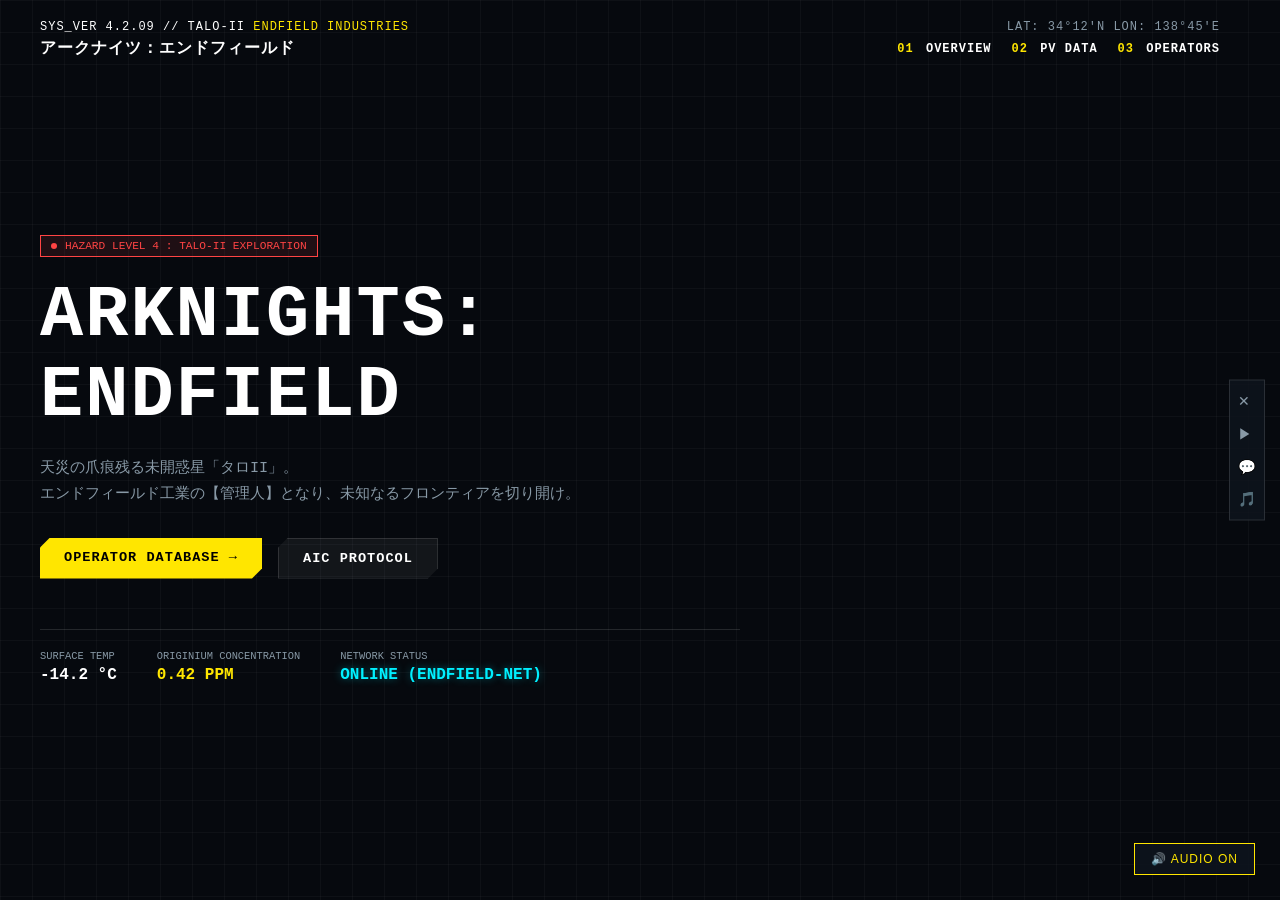
==== index.html @ 7bd67cfc "Add files via upload" ====
<!DOCTYPE html>
<html lang="ja">
<head>
  <meta charset="UTF-8">
  <meta name="viewport" content="width=device-width, initial-scale=1.0">
  <title>ARKNIGHTS: ENDFIELD - TACTICAL TERMINAL</title>
  <link rel="stylesheet" href="style.css">
</head>
<body>

  <div class="snap-container">

    <section id="hero" class="snap-section hero-section">
      <div class="top-bar">
        <div class="sys-info">
          <span>SYS_VER 4.2.09 // TALO-II</span>
          <span class="brand-yellow">ENDFIELD INDUSTRIES</span>
          <h1>アークナイツ：エンドフィールド</h1>
        </div>
        <div class="top-nav-group">
          <div class="coord-info">LAT: 34°12'N LON: 138°45'E</div>
          <nav class="top-nav">
            <a href="#hero"><span class="num">01</span> OVERVIEW</a>
            <a href="#pv"><span class="num">02</span> PV DATA</a>
            <a href="#characters"><span class="num">03</span> OPERATORS</a>
          </nav>
        </div>
      </div>

      <div class="hero-body">
        <div class="hazard-badge">
          <span class="dot-red"></span> HAZARD LEVEL 4 : TALO-II EXPLORATION
        </div>
        <h2 class="hero-title">ARKNIGHTS: ENDFIELD</h2>
        <p class="hero-desc">
          天災の爪痕残る未開惑星「タロII」。<br>
          エンドフィールド工業の【管理人】となり、未知なるフロンティアを切り開け。
        </p>
        
        <div class="hero-actions">
          <a href="#characters" class="btn btn-yellow">OPERATOR DATABASE &rarr;</a>
          <a href="#pv" class="btn btn-outline">AIC PROTOCOL</a>
        </div>

        <div class="sensor-panel">
          <div class="sensor-item">
            <span class="sensor-label">SURFACE TEMP</span>
            <span class="sensor-value">-14.2 °C</span>
          </div>
          <div class="sensor-item">
            <span class="sensor-label">ORIGINIUM CONCENTRATION</span>
            <span class="sensor-value brand-yellow">0.42 PPM</span>
          </div>
          <div class="sensor-item">
            <span class="sensor-label">NETWORK STATUS</span>
            <span class="sensor-value cyan-glow">ONLINE (ENDFIELD-NET)</span>
          </div>
        </div>
      </div>

      <aside class="sidebar-sns">
        <a href="#" aria-label="X (Twitter)">✕</a>
        <a href="#" aria-label="YouTube">▶</a>
        <a href="#" aria-label="Discord">💬</a>
        <a href="#" aria-label="TikTok">🎵</a>
      </aside>
    </section>

    <section id="pv" class="snap-section pv-section">
      <div class="section-inner">
        <div class="section-header">
          <span class="brand-yellow">// 02</span>
          <h2>OFFICIAL PROMOTION VIDEO</h2>
        </div>

        <div class="pv-frame">
          <div class="pv-container">
            <iframe 
              src="https://www.youtube-nocookie.com/embed/dQw4w9WgXcQ?autoplay=1&mute=1&loop=1&playlist=dQw4w9WgXcQ&controls=1" 
              title="Arknights: Endfield PV" 
              allow="accelerometer; autoplay; clipboard-write; encrypted-media; gyroscope; picture-in-picture" 
              allowfullscreen>
            </iframe>
          </div>
        </div>
      </div>
    </section>

    <section id="lore" class="snap-section lore-view">
      <!-- 左上見出し -->
      <div class="lore-header">
        <div class="lore-icon-group">
          <span class="grid-icon"></span>
          <div class="lore-title-wrap">
            <span class="lore-en">LORE</span>
            <h1 class="lore-ja">世界観</h1>
          </div>
        </div>
      </div>

      <!-- 中央：3Dパーティクル表示 & HUDリング -->
      <div class="lore-canvas-wrapper">
        <div class="hud-ring"></div>
        <div class="hud-ticks"></div>
        <canvas id="particleCanvas"></canvas>
      </div>

      <!-- 右側：テキスト・コントロール情報パネル -->
      <div class="lore-info-panel">
        <h2 id="js-en-title" class="lore-main-title">DIJIANG</h2>
        <p class="lore-subtitle">ARKNIGHTS, ENDFIELD</p>

        <div class="lore-nav">
          <button id="js-prev-btn" class="nav-arrow" aria-label="前へ">&lt;</button>
          <div class="nav-status">
            <span id="js-counter" class="counter-num">1/6</span>
            <span id="js-ja-title" class="title-name">帝江号</span>
          </div>
          <button id="js-next-btn" class="nav-arrow" aria-label="次へ">&gt;</button>
        </div>

        <div class="progress-bar-wrap">
          <div id="js-progress-bar" class="progress-bar-inner"></div>
        </div>

        <div class="lore-desc-box">
          <p id="js-desc-text">
            帝江号は、タロIIの軌道上に位置する飛行ユニットで、エンドフィールド工業の拠点として機能している。その中には膨大な研究設備があり、原料採掘や集成工業システムなど、多岐にわたる機能をサポートしている。
          </p>
        </div>
      </div>
    </section>

    <section id="characters" class="snap-section chara-section">
      <div class="section-inner">
        <div class="section-header">
          <span class="brand-yellow">// 03</span>
          <h2>OPERATORS LIST</h2>
        </div>

        <div class="filter-group">
          <button class="filter-btn active" data-filter="all">ALL</button>
          <button class="filter-btn" data-filter="補助">補助 (Supporter)</button>
          <button class="filter-btn" data-filter="前衛">前衛 (Guard)</button>
          <button class="filter-btn" data-filter="術師">術師 (Caster)</button>
        </div>

        <div class="card-grid">

          <article class="card" data-role="補助" data-name="ギルベルタ" data-element="アーツ / サポート" data-desc="エンドフィールド所属のオペレーター。精密なアーツ制御を持ち、戦地での多角的な後方支援・戦闘補助を担当する。">
            <div class="card-image">
              <img src="https://via.placeholder.com/400x500/101820/ffe600?text=GILBERTA" alt="ギルベルタ" loading="lazy">
            </div>
            <div class="card-body">
              <span class="badge badge-yellow">補助</span>
              <h3>ギルベルタ</h3>
              <p>Gilberta</p>
            </div>
          </article>

          <article class="card" data-role="前衛" data-name="ゾアン" data-element="物理 / 近接" data-desc="前線での直接戦闘を得意とするオペレーター。優れた近接戦闘能力を有し、開拓地域の危険生物や脅威を排撃する。">
            <div class="card-image">
              <img src="https://via.placeholder.com/400x500/101820/00f0ff?text=ZOAN" alt="ゾアン" loading="lazy">
            </div>
            <div class="card-body">
              <span class="badge badge-cyan">前衛</span>
              <h3>ゾアン</h3>
              <p>Zoan</p>
            </div>
          </article>

          <article class="card" data-role="術師" data-name="イヴォンヌ" data-element="アーツ / 遠距離" data-desc="高いアーツ適性を備えた術師オペレーター。広範囲に対する強力な攻撃アーツを行使し、味方部隊の進路を切り開く。">
            <div class="card-image">
              <img src="https://via.placeholder.com/400x500/101820/ffe600?text=YVONNE" alt="イヴォンヌ" loading="lazy">
            </div>
            <div class="card-body">
              <span class="badge badge-yellow">術師</span>
              <h3>イヴォンヌ</h3>
              <p>Yvonne</p>
            </div>
          </article>

        </div>

        <footer class="site-footer">
          <p>このサイトはWeb制作学習の授業課題として制作した非営利のサイトです。作品に関する著作権・商標権等は各権利者に帰属します。</p>
        </footer>
      </div>
    </section>

  </div>

  <div class="modal-overlay" id="js-modal">
    <div class="modal-content">
      <button class="modal-close" id="js-modal-close">&times;</button>
      <div class="modal-body">
        <div class="modal-image">
          <img id="js-modal-img" src="" alt="オペレーター画像">
        </div>
        <div class="modal-info">
          <span class="badge badge-yellow" id="js-modal-role">ロール</span>
          <h3 id="js-modal-name">キャラクター名</h3>
          <p class="modal-element">攻撃属性: <span id="js-modal-element">-</span></p>
          <hr class="cyber-divider">
          <p id="js-modal-desc">説明文</p>
        </div>
      </div>
    </div>
  </div>

  <button class="audio-toggle-btn" id="js-audio-btn">
    <span class="audio-icon">🔊</span>
    <span class="audio-text">AUDIO ON</span>
  </button>

  <script src="script.js"></script>
</body>
</html>
---- style.css ----
/* ==========================================================================
   1. 基本設定 & サイバー端末カラー定義
   ========================================================================== */
*, *::before, *::after {
  box-sizing: border-box;
  margin: 0;
  padding: 0;
}

:root {
  --bg-dark: #06090e;
  --panel-bg: rgba(14, 20, 29, 0.9);
  --brand-yellow: #ffe600;
  --neon-cyan: #00f0ff;
  --text-main: #ffffff;
  --text-sub: #8899a6;
  --border-color: rgba(255, 255, 255, 0.12);
}

html, body {
  height: 100%;
  background-color: var(--bg-dark);
  color: var(--text-main);
  font-family: 'Consolas', 'Courier New', sans-serif;
  overflow: hidden; /* スナップスクロールコンテナに委ねる */
}

/* 背景の方眼グリッド線を再現 */
body {
  background-image: 
    linear-gradient(to right, rgba(255, 255, 255, 0.03) 1px, transparent 1px),
    linear-gradient(to bottom, rgba(255, 255, 255, 0.03) 1px, transparent 1px);
  background-size: 32px 32px;
}

a {
  color: inherit;
  text-decoration: none;
}

/* ==========================================================================
   2. スクロールスナップ設定（段が丸ごと入れ替わる構造）
   ========================================================================== */
.snap-container {
  height: 100vh;
  overflow-y: scroll;
  scroll-snap-type: y mandatory;
  scroll-behavior: smooth;
}

.snap-section {
  height: 100vh;
  width: 100%;
  scroll-snap-align: start;
  scroll-snap-stop: always;
  position: relative;
  display: flex;
  flex-direction: column;
  justify-content: center;
  box-sizing: border-box;
}

/* ==========================================================================
   3. 第1段: ヒーローコンソール (image_96f466.png 再現)
   ========================================================================== */
.hero-section {
  padding: 20px 60px 40px 40px;
  justify-content: space-between;
}

/* 上部ステータスバー */
.top-bar {
  display: flex;
  justify-content: space-between;
  align-items: flex-start;
  font-size: 0.75rem;
  letter-spacing: 1px;
}

.sys-info h1 {
  font-size: 1rem;
  margin-top: 4px;
}

.brand-yellow { color: var(--brand-yellow); }
.cyan-glow { color: var(--neon-cyan); text-shadow: 0 0 8px rgba(0,240,255,0.4); }

.top-nav-group {
  text-align: right;
}

.coord-info {
  color: var(--text-sub);
  margin-bottom: 8px;
}

.top-nav {
  display: flex;
  gap: 20px;
}

.top-nav a {
  font-weight: bold;
  transition: color 0.3s;
}

.top-nav a:hover {
  color: var(--brand-yellow);
}

.top-nav .num {
  color: var(--brand-yellow);
  margin-right: 4px;
}

/* メインコンテンツ */
.hero-body {
  max-width: 700px;
  margin-top: auto;
  margin-bottom: auto;
}

.hazard-badge {
  display: inline-flex;
  align-items: center;
  gap: 8px;
  border: 1px solid #ff4444;
  color: #ff4444;
  font-size: 0.7rem;
  padding: 4px 10px;
  margin-bottom: 20px;
  background: rgba(255, 68, 68, 0.1);
}

.dot-red {
  width: 6px; height: 6px;
  background-color: #ff4444;
  border-radius: 50%;
}

.hero-title {
  font-size: clamp(2.5rem, 6vw, 4.5rem);
  font-weight: 900;
  letter-spacing: 2px;
  line-height: 1.1;
  margin-bottom: 20px;
}

.hero-desc {
  color: var(--text-sub);
  font-size: 0.95rem;
  line-height: 1.7;
  margin-bottom: 30px;
}

/* SFボタン */
.hero-actions {
  display: flex;
  gap: 16px;
  margin-bottom: 50px;
}

.btn {
  padding: 12px 24px;
  font-size: 0.85rem;
  font-weight: bold;
  letter-spacing: 1px;
  display: inline-block;
  clip-path: polygon(10px 0, 100% 0, 100% calc(100% - 10px), calc(100% - 10px) 100%, 0 100%, 0 10px);
  transition: all 0.3s;
}

.btn-yellow {
  background-color: var(--brand-yellow);
  color: #000;
}

.btn-yellow:hover {
  background-color: #fff;
  box-shadow: 0 0 15px rgba(255, 230, 0, 0.5);
}

.btn-outline {
  background: rgba(255, 255, 255, 0.05);
  border: 1px solid var(--border-color);
  color: #fff;
}

.btn-outline:hover {
  border-color: var(--brand-yellow);
  color: var(--brand-yellow);
}

/* センサー表示 */
.sensor-panel {
  display: flex;
  gap: 40px;
  border-top: 1px solid var(--border-color);
  padding-top: 20px;
}

.sensor-item {
  display: flex;
  flex-direction: column;
  gap: 4px;
}

.sensor-label {
  font-size: 0.65rem;
  color: var(--text-sub);
}

.sensor-value {
  font-size: 1rem;
  font-weight: bold;
}

/* 右固定ソーシャルバー */
.sidebar-sns {
  position: absolute;
  right: 15px;
  top: 50%;
  transform: translateY(-50%);
  display: flex;
  flex-direction: column;
  gap: 15px;
  background: rgba(14, 20, 29, 0.8);
  border: 1px solid var(--border-color);
  padding: 12px 8px;
}

.sidebar-sns a {
  color: var(--text-sub);
  font-size: 0.9rem;
  transition: color 0.3s;
}

.sidebar-sns a:hover {
  color: var(--brand-yellow);
}

/* ==========================================================================
   4. 第2段: PVセクション (左右1割余白)
   ========================================================================== */
.section-inner {
  width: 100%;
  max-width: 1200px;
  margin: 0 auto;
  padding: 40px 20px;
}

.section-header {
  display: flex;
  align-items: center;
  gap: 10px;
  margin-bottom: 20px;
}

.section-header h2 {
  font-size: 1.5rem;
  letter-spacing: 2px;
}

/* 左右1割（幅80%）を確保する動画フレーム */
.pv-frame {
  width: 80%; /* 画面左右に1割ずつ（合計2割）の余白 */
  margin: 0 auto;
  background-color: var(--panel-bg);
  border: 1px solid var(--border-color);
  padding: 12px;
  box-shadow: 0 0 30px rgba(0, 0, 0, 0.8);
}

.pv-container {
  position: relative;
  width: 100%;
  aspect-ratio: 16 / 9;
  background-color: #000;
}

.pv-container iframe {
  position: absolute;
  top: 0; left: 0;
  width: 100%; height: 100%;
  border: none;
}

/* ==========================================================================
   5. 第3段: キャラクター紹介
   ========================================================================== */
.filter-group {
  display: flex;
  gap: 10px;
  margin-bottom: 24px;
}

.filter-btn {
  background-color: var(--panel-bg);
  color: #fff;
  border: 1px solid var(--border-color);
  padding: 8px 16px;
  cursor: pointer;
  transition: 0.3s;
}

.filter-btn.active, .filter-btn:hover {
  background-color: var(--brand-yellow);
  color: #000;
  font-weight: bold;
}

.card-grid {
  display: grid;
  grid-template-columns: repeat(auto-fit, minmax(240px, 1fr));
  gap: 20px;
  margin-bottom: 30px;
}

.card {
  background-color: var(--panel-bg);
  border: 1px solid var(--border-color);
  border-radius: 4px;
  overflow: hidden;
  cursor: pointer;
  transition: transform 0.3s, border-color 0.3s;
}

.card:hover {
  transform: translateY(-5px);
  border-color: var(--brand-yellow);
}

.card-body { padding: 16px; }

.badge {
  display: inline-block;
  font-size: 0.75rem;
  font-weight: bold;
  padding: 2px 8px;
  color: #000;
  margin-bottom: 6px;
}

.badge-yellow { background-color: var(--brand-yellow); }
.badge-cyan { background-color: var(--neon-cyan); }

.site-footer {
  text-align: center;
  font-size: 0.75rem;
  color: var(--text-sub);
  border-top: 1px solid var(--border-color);
  padding-top: 20px;
}

/* ==========================================================================
   6. モーダル & 右下固定ボタン
   ========================================================================== */
.modal-overlay {
  position: fixed;
  top: 0; left: 0;
  width: 100%; height: 100%;
  background: rgba(0, 0, 0, 0.85);
  backdrop-filter: blur(8px);
  z-index: 2000;
  display: flex;
  align-items: center;
  justify-content: center;
  opacity: 0;
  pointer-events: none;
  transition: opacity 0.3s;
}

.modal-overlay.is-active {
  opacity: 1;
  pointer-events: auto;
}

.modal-content {
  background-color: var(--panel-bg);
  border: 1px solid var(--brand-yellow);
  width: 90%;
  max-width: 600px;
  padding: 24px;
  position: relative;
}

.modal-close {
  position: absolute;
  top: 10px; right: 15px;
  background: none;
  border: none;
  color: var(--brand-yellow);
  font-size: 2rem;
  cursor: pointer;
}

.modal-body {
  display: flex;
  gap: 20px;
  align-items: center;
}

.modal-image img { width: 160px; }

.audio-toggle-btn {
  position: fixed;
  bottom: 25px; right: 25px;
  z-index: 100;
  background: rgba(14, 20, 29, 0.9);
  border: 1px solid var(--brand-yellow);
  color: var(--brand-yellow);
  padding: 8px 16px;
  cursor: pointer;
  font-size: 0.75rem;
  letter-spacing: 1px;
}

/* ==========================================================================
   7. スマホ最適化 (768px以下)
   ========================================================================== */
@media (max-width: 768px) {
  .hero-section {
    padding: 15px;
  }

  .top-nav { display: none; }
  .sidebar-sns { display: none; }

  .pv-frame {
    width: 95%; /* スマホ時は動画表示を広げて見やすく調整 */
  }

  .sensor-panel {
    flex-wrap: wrap;
    gap: 15px;
  }

  .modal-body {
    flex-direction: column;
    text-align: center;
  }
}
/* ==========================================================================
   追加：LORE (世界観) 3Dパーティクルビューアー UI
   ========================================================================== */
.lore-view {
  position: relative;
  width: 100%;
  height: 100vh;
  display: flex;
  align-items: center;
  justify-content: space-between;
  padding: 40px 60px;
}

.lore-header {
  position: absolute;
  top: 40px;
  left: 60px;
  z-index: 10;
}

.lore-icon-group {
  display: flex;
  align-items: center;
  gap: 12px;
}

.grid-icon {
  width: 24px;
  height: 24px;
  border: 2px solid var(--brand-yellow);
  background: repeating-linear-gradient(45deg, var(--brand-yellow) 0, var(--brand-yellow) 2px, transparent 0, transparent 6px);
}

.lore-en {
  font-size: 0.75rem;
  letter-spacing: 2px;
  color: var(--brand-yellow);
  display: block;
}

.lore-ja {
  font-size: 1.5rem;
  letter-spacing: 3px;
  font-weight: 900;
}

.lore-canvas-wrapper {
  position: absolute;
  left: 42%;
  top: 50%;
  transform: translate(-50%, -50%);
  width: 520px;
  height: 520px;
  display: flex;
  align-items: center;
  justify-content: center;
}

#particleCanvas {
  width: 100%;
  height: 100%;
  z-index: 2;
}

.hud-ring {
  position: absolute;
  width: 440px;
  height: 440px;
  border: 1px dashed rgba(255, 255, 255, 0.25);
  border-radius: 50%;
  z-index: 1;
  animation: spinRing 60s linear infinite;
}

.hud-ticks {
  position: absolute;
  width: 480px;
  height: 480px;
  border: 2px solid transparent;
  border-top-color: rgba(255, 230, 0, 0.4);
  border-bottom-color: rgba(255, 230, 0, 0.4);
  border-radius: 50%;
  z-index: 1;
}

@keyframes spinRing {
  from { transform: rotate(0deg); }
  to { transform: rotate(360deg); }
}

.lore-info-panel {
  position: relative;
  z-index: 10;
  margin-left: auto;
  width: 420px;
  background: rgba(10, 15, 22, 0.85);
  backdrop-filter: blur(10px);
  border: 1px solid var(--border-color);
  padding: 36px 30px;
}

.lore-main-title {
  font-size: 3rem;
  font-weight: 900;
  letter-spacing: 3px;
  line-height: 1;
  color: #fff;
}

.lore-subtitle {
  font-size: 0.75rem;
  letter-spacing: 2px;
  color: var(--text-sub);
  margin-top: 6px;
  margin-bottom: 24px;
}

.lore-nav {
  display: flex;
  align-items: center;
  justify-content: space-between;
  background: rgba(255, 255, 255, 0.05);
  border: 1px solid var(--border-color);
  padding: 8px 12px;
  margin-bottom: 12px;
}

.nav-arrow {
  background: none;
  border: none;
  color: #fff;
  font-size: 1.2rem;
  cursor: pointer;
  padding: 4px 12px;
  transition: color 0.2s;
}

.nav-arrow:hover {
  color: var(--brand-yellow);
}

.nav-status {
  display: flex;
  align-items: center;
  gap: 12px;
}

.counter-num {
  font-size: 0.8rem;
  color: var(--brand-yellow);
  font-weight: bold;
}

.title-name {
  font-size: 1.1rem;
  font-weight: bold;
}

.progress-bar-wrap {
  width: 100%;
  height: 3px;
  background: rgba(255, 255, 255, 0.1);
  margin-bottom: 24px;
}

.progress-bar-inner {
  height: 100%;
  width: 16.66%;
  background-color: var(--brand-yellow);
  transition: width 0.3s ease, margin-left 0.3s ease;
}

.lore-desc-box {
  font-size: 0.88rem;
  line-height: 1.8;
  color: #d1e0ec;
  min-height: 120px;
}
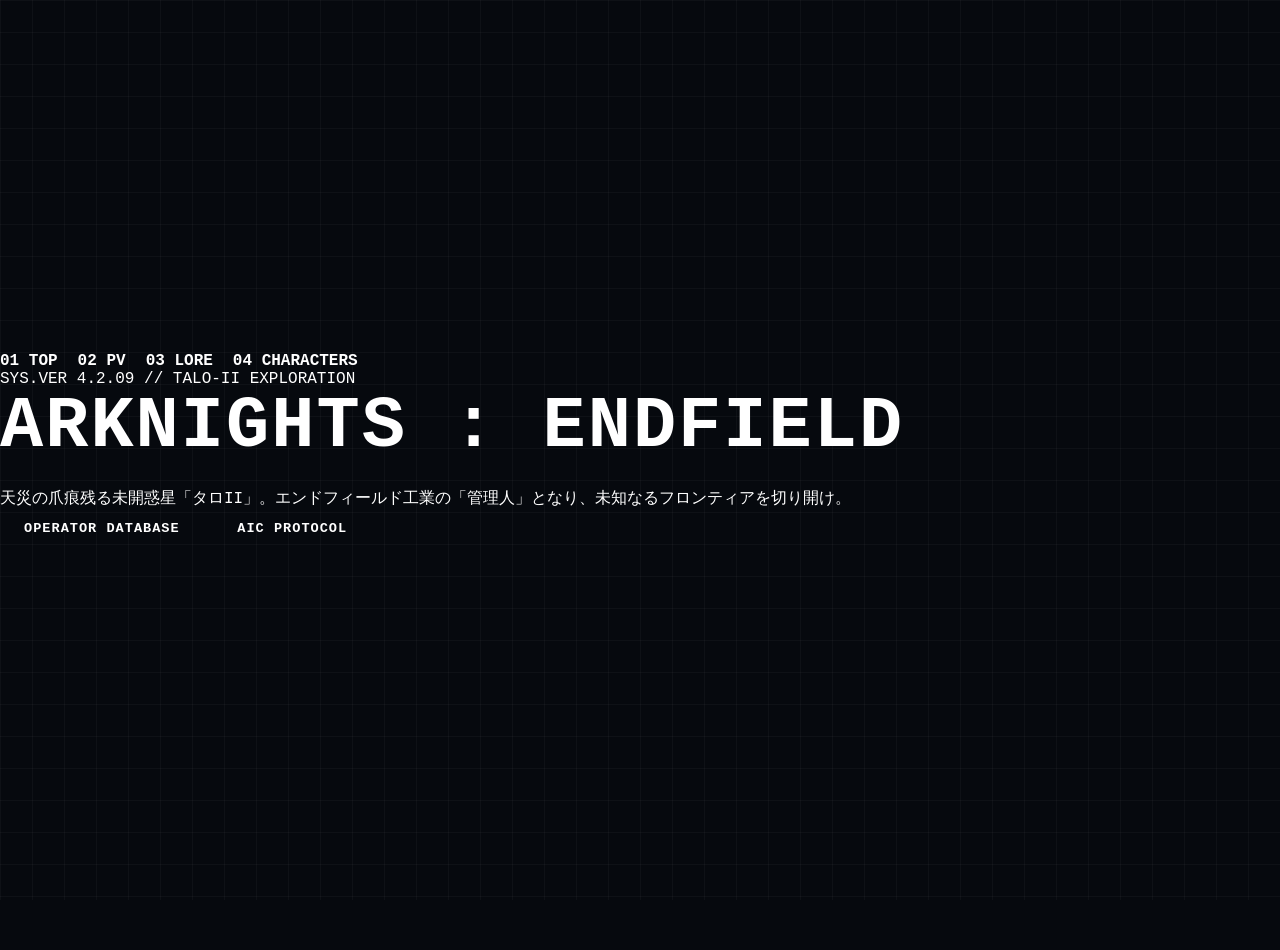
==== commit 1a9d3373: "Add files via upload" ====
--- a/index.html
+++ b/index.html
@@ -3,111 +3,74 @@
 <head>
   <meta charset="UTF-8">
   <meta name="viewport" content="width=device-width, initial-scale=1.0">
-  <title>ARKNIGHTS: ENDFIELD - TACTICAL TERMINAL</title>
+  <title>アークナイツ：エンドフィールド 公式サイト風</title>
   <link rel="stylesheet" href="style.css">
 </head>
 <body>
 
+  <!-- 全画面スナップスクロール容器 -->
   <div class="snap-container">
 
-    <section id="hero" class="snap-section hero-section">
-      <div class="top-bar">
-        <div class="sys-info">
-          <span>SYS_VER 4.2.09 // TALO-II</span>
-          <span class="brand-yellow">ENDFIELD INDUSTRIES</span>
-          <h1>アークナイツ：エンドフィールド</h1>
-        </div>
-        <div class="top-nav-group">
-          <div class="coord-info">LAT: 34°12'N LON: 138°45'E</div>
-          <nav class="top-nav">
-            <a href="#hero"><span class="num">01</span> OVERVIEW</a>
-            <a href="#pv"><span class="num">02</span> PV DATA</a>
-            <a href="#characters"><span class="num">03</span> OPERATORS</a>
-          </nav>
-        </div>
-      </div>
-
-      <div class="hero-body">
-        <div class="hazard-badge">
-          <span class="dot-red"></span> HAZARD LEVEL 4 : TALO-II EXPLORATION
-        </div>
-        <h2 class="hero-title">ARKNIGHTS: ENDFIELD</h2>
-        <p class="hero-desc">
-          天災の爪痕残る未開惑星「タロII」。<br>
-          エンドフィールド工業の【管理人】となり、未知なるフロンティアを切り開け。
-        </p>
-        
-        <div class="hero-actions">
-          <a href="#characters" class="btn btn-yellow">OPERATOR DATABASE &rarr;</a>
-          <a href="#pv" class="btn btn-outline">AIC PROTOCOL</a>
-        </div>
-
-        <div class="sensor-panel">
-          <div class="sensor-item">
-            <span class="sensor-label">SURFACE TEMP</span>
-            <span class="sensor-value">-14.2 °C</span>
-          </div>
-          <div class="sensor-item">
-            <span class="sensor-label">ORIGINIUM CONCENTRATION</span>
-            <span class="sensor-value brand-yellow">0.42 PPM</span>
-          </div>
-          <div class="sensor-item">
-            <span class="sensor-label">NETWORK STATUS</span>
-            <span class="sensor-value cyan-glow">ONLINE (ENDFIELD-NET)</span>
-          </div>
-        </div>
-      </div>
-
-      <aside class="sidebar-sns">
-        <a href="#" aria-label="X (Twitter)">✕</a>
-        <a href="#" aria-label="YouTube">▶</a>
-        <a href="#" aria-label="Discord">💬</a>
-        <a href="#" aria-label="TikTok">🎵</a>
-      </aside>
-    </section>
-
-    <section id="pv" class="snap-section pv-section">
-      <div class="section-inner">
-        <div class="section-header">
-          <span class="brand-yellow">// 02</span>
-          <h2>OFFICIAL PROMOTION VIDEO</h2>
-        </div>
-
-        <div class="pv-frame">
-          <div class="pv-container">
-            <iframe 
-              src="https://www.youtube-nocookie.com/embed/dQw4w9WgXcQ?autoplay=1&mute=1&loop=1&playlist=dQw4w9WgXcQ&controls=1" 
-              title="Arknights: Endfield PV" 
-              allow="accelerometer; autoplay; clipboard-write; encrypted-media; gyroscope; picture-in-picture" 
-              allowfullscreen>
-            </iframe>
-          </div>
+    <!-- 第1段: TOP (メインビジュアル) -->
+    <section id="top" class="snap-section top-section">
+      <nav class="top-nav">
+        <a href="#top">01 TOP</a>
+        <a href="#pv">02 PV</a>
+        <a href="#lore">03 LORE</a>
+        <a href="#characters">04 CHARACTERS</a>
+      </nav>
+      <div class="hero-content">
+        <span class="system-tag">SYS.VER 4.2.09 // TALO-II EXPLORATION</span>
+        <h1 class="hero-title">ARKNIGHTS : ENDFIELD</h1>
+        <p class="hero-sub">天災の爪痕残る未開惑星「タロII」。エンドフィールド工業の「管理人」となり、未知なるフロンティアを切り開け。</p>
+        <div class="hero-buttons">
+          <a href="#characters" class="btn btn-primary">OPERATOR DATABASE</a>
+          <a href="#lore" class="btn btn-secondary">AIC PROTOCOL</a>
         </div>
       </div>
     </section>
 
+    <!-- 第2段: PV (公式プロモーション映像) -->
+    <section id="pv" class="snap-section pv-section">
+      <div class="pv-container">
+        <div class="section-title">
+          <span class="sub-label">// 02 OFFICIAL PROMOTION VIDEO</span>
+          <h2>公式プロモーション映像</h2>
+        </div>
+        <div class="video-wrapper">
+          <iframe 
+            src="https://www.youtube.com/embed/EGZpPrCd7iI?rel=0" 
+            title="『アークナイツ：エンドフィールド』公式PV" 
+            allow="accelerometer; autoplay; clipboard-write; encrypted-media; gyroscope; picture-in-picture; web-share" 
+            allowfullscreen>
+          </iframe>
+        </div>
+      </div>
+    </section>
+
+    <!-- 第3段: LORE (世界観・3D Point Cloud) -->
     <section id="lore" class="snap-section lore-view">
-      <!-- 左上見出し -->
+      <!-- 左上ヘッダー -->
       <div class="lore-header">
         <div class="lore-icon-group">
           <span class="grid-icon"></span>
           <div class="lore-title-wrap">
             <span class="lore-en">LORE</span>
-            <h1 class="lore-ja">世界観</h1>
+            <h2 class="lore-ja">世界観</h2>
           </div>
         </div>
       </div>
 
-      <!-- 中央：3Dパーティクル表示 & HUDリング -->
+      <!-- 3D点群キャンバス & HUDリング -->
       <div class="lore-canvas-wrapper">
         <div class="hud-ring"></div>
         <div class="hud-ticks"></div>
         <canvas id="particleCanvas"></canvas>
       </div>
 
-      <!-- 右側：テキスト・コントロール情報パネル -->
+      <!-- 右側：解説・コントロールパネル -->
       <div class="lore-info-panel">
-        <h2 id="js-en-title" class="lore-main-title">DIJIANG</h2>
+        <h1 id="js-en-title" class="lore-main-title">DIJIANG</h1>
         <p class="lore-subtitle">ARKNIGHTS, ENDFIELD</p>
 
         <div class="lore-nav">
@@ -125,19 +88,21 @@
 
         <div class="lore-desc-box">
           <p id="js-desc-text">
-            帝江号は、タロIIの軌道上に位置する飛行ユニットで、エンドフィールド工業の拠点として機能している。その中には膨大な研究設備があり、原料採掘や集成工業システムなど、多岐にわたる機能をサポートしている。
+            帝江号は、タロIIの軌道上に位置する飛行ユニットで、エンドフィールド工業の拠点として機能している。
           </p>
         </div>
       </div>
     </section>
 
+    <!-- 第4段: CHARACTERS (オペレーター一覧) -->
     <section id="characters" class="snap-section chara-section">
-      <div class="section-inner">
-        <div class="section-header">
-          <span class="brand-yellow">// 03</span>
-          <h2>OPERATORS LIST</h2>
+      <div class="chara-container">
+        <div class="section-title">
+          <span class="sub-label">// 03 OPERATORS LIST</span>
+          <h2>オペレーター一覧</h2>
         </div>
 
+        <!-- 絞り込みフィルターボタン -->
         <div class="filter-group">
           <button class="filter-btn active" data-filter="all">ALL</button>
           <button class="filter-btn" data-filter="補助">補助 (Supporter)</button>
@@ -145,74 +110,47 @@
           <button class="filter-btn" data-filter="術師">術師 (Caster)</button>
         </div>
 
-        <div class="card-grid">
-
-          <article class="card" data-role="補助" data-name="ギルベルタ" data-element="アーツ / サポート" data-desc="エンドフィールド所属のオペレーター。精密なアーツ制御を持ち、戦地での多角的な後方支援・戦闘補助を担当する。">
-            <div class="card-image">
-              <img src="https://via.placeholder.com/400x500/101820/ffe600?text=GILBERTA" alt="ギルベルタ" loading="lazy">
-            </div>
-            <div class="card-body">
-              <span class="badge badge-yellow">補助</span>
-              <h3>ギルベルタ</h3>
-              <p>Gilberta</p>
-            </div>
-          </article>
-
-          <article class="card" data-role="前衛" data-name="ゾアン" data-element="物理 / 近接" data-desc="前線での直接戦闘を得意とするオペレーター。優れた近接戦闘能力を有し、開拓地域の危険生物や脅威を排撃する。">
-            <div class="card-image">
-              <img src="https://via.placeholder.com/400x500/101820/00f0ff?text=ZOAN" alt="ゾアン" loading="lazy">
-            </div>
-            <div class="card-body">
-              <span class="badge badge-cyan">前衛</span>
-              <h3>ゾアン</h3>
-              <p>Zoan</p>
-            </div>
-          </article>
-
-          <article class="card" data-role="術師" data-name="イヴォンヌ" data-element="アーツ / 遠距離" data-desc="高いアーツ適性を備えた術師オペレーター。広範囲に対する強力な攻撃アーツを行使し、味方部隊の進路を切り開く。">
-            <div class="card-image">
-              <img src="https://via.placeholder.com/400x500/101820/ffe600?text=YVONNE" alt="イヴォンヌ" loading="lazy">
-            </div>
-            <div class="card-body">
-              <span class="badge badge-yellow">術師</span>
-              <h3>イヴォンヌ</h3>
-              <p>Yvonne</p>
-            </div>
-          </article>
-
+        <!-- オペレーターカード一覧 -->
+        <div class="operator-grid">
+          <div class="card" data-role="補助" data-name="ギルベルタ" data-element="風元素" data-desc="エンドフィールド工業の協賛スタッフ。卓越した支援スキルを持つ。">
+            <span class="role-badge">補助</span>
+            <h3>ギルベルタ</h3>
+            <p class="en-name">Gilberta</p>
+          </div>
+          <div class="card" data-role="前衛" data-name="ゾアン" data-element="物理" data-desc="近接戦闘に優れた前線部隊の精鋭オペレーター。">
+            <span class="role-badge">前衛</span>
+            <h3>ゾアン</h3>
+            <p class="en-name">Zoan</p>
+          </div>
+          <div class="card" data-role="術師" data-name="イヴォンヌ" data-element="氷元素" data-desc="広範囲のアーツ攻撃を展開する研究部門出身の術師。">
+            <span class="role-badge">術師</span>
+            <h3>イヴォンヌ</h3>
+            <p class="en-name">Yvonne</p>
+          </div>
         </div>
 
-        <footer class="site-footer">
-          <p>このサイトはWeb制作学習の授業課題として制作した非営利のサイトです。作品に関する著作権・商標権等は各権利者に帰属します。</p>
-        </footer>
+        <p class="copyright-text">
+          このサイトはWeb制作学習の授業課題として制作した比較用のサイトです。作品に関する著作権・商標権等は各権利者に帰属します。
+        </p>
       </div>
     </section>
 
   </div>
 
-  <div class="modal-overlay" id="js-modal">
+  <!-- 詳細表示用モーダル構造 -->
+  <div id="js-modal" class="modal">
     <div class="modal-content">
-      <button class="modal-close" id="js-modal-close">&times;</button>
+      <button id="js-modal-close" class="modal-close">&times;</button>
       <div class="modal-body">
-        <div class="modal-image">
-          <img id="js-modal-img" src="" alt="オペレーター画像">
-        </div>
-        <div class="modal-info">
-          <span class="badge badge-yellow" id="js-modal-role">ロール</span>
-          <h3 id="js-modal-name">キャラクター名</h3>
-          <p class="modal-element">攻撃属性: <span id="js-modal-element">-</span></p>
-          <hr class="cyber-divider">
-          <p id="js-modal-desc">説明文</p>
-        </div>
+        <img id="js-modal-img" src="" alt="オペレーター画像" style="display:none;">
+        <span id="js-modal-role" class="role-badge"></span>
+        <h2 id="js-modal-name"></h2>
+        <p id="js-modal-element" class="element-text"></p>
+        <p id="js-modal-desc" class="desc-text"></p>
       </div>
     </div>
   </div>
 
-  <button class="audio-toggle-btn" id="js-audio-btn">
-    <span class="audio-icon">🔊</span>
-    <span class="audio-text">AUDIO ON</span>
-  </button>
-
   <script src="script.js"></script>
 </body>
 </html>
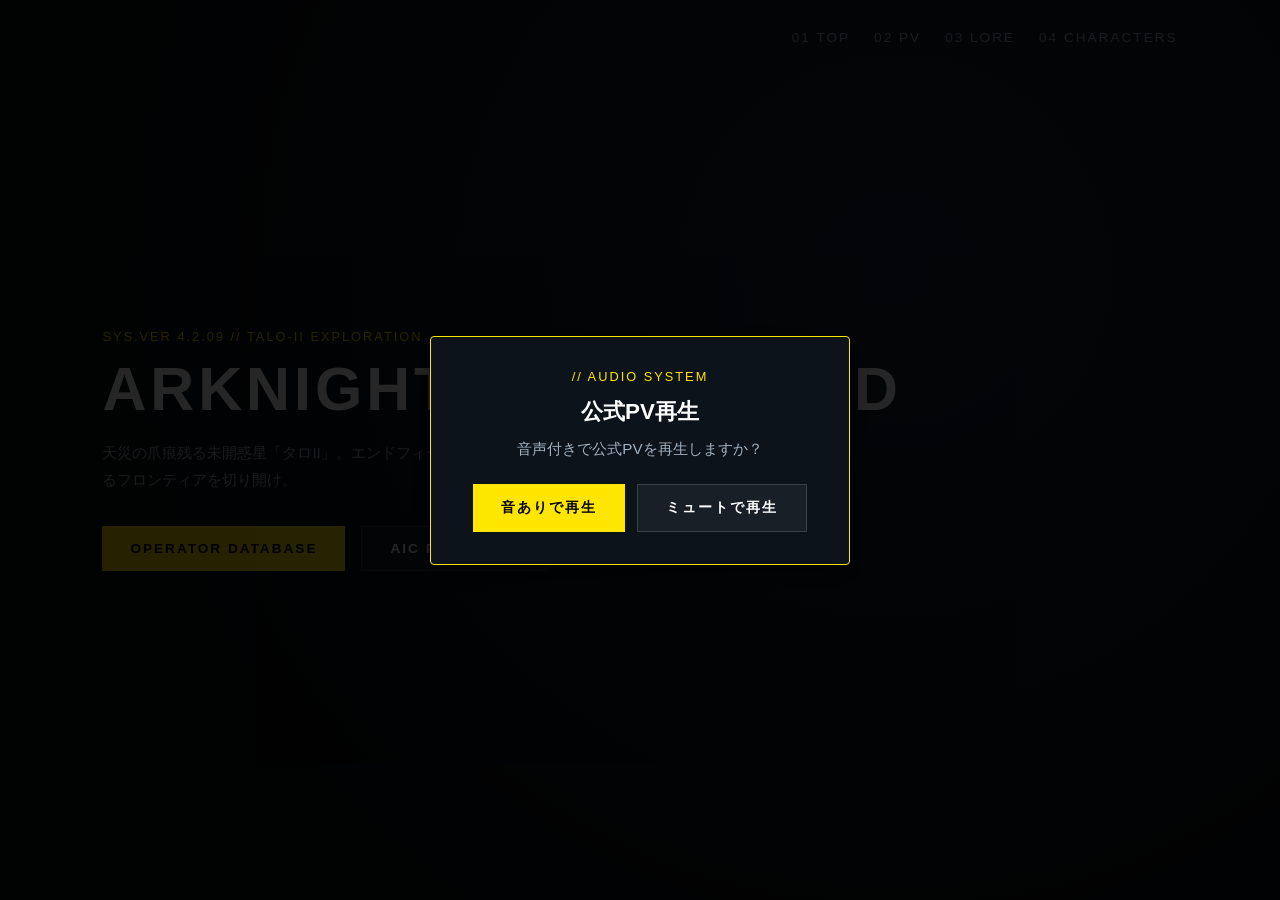
==== commit 4d32500f: "Add files via upload" ====
--- a/index.html
+++ b/index.html
@@ -7,6 +7,21 @@
   <link rel="stylesheet" href="style.css">
 </head>
 <body>
+
+  <!-- 音声再生確認用モーダルダイアログ -->
+  <div id="pv-modal" class="pv-modal-overlay" role="dialog" aria-labelledby="pv-modal-title" aria-modal="true">
+    <div class="pv-modal-content">
+      <span class="system-tag">// AUDIO SYSTEM</span>
+      <h2 id="pv-modal-title" class="pv-modal-title">公式PV再生</h2>
+      <p class="pv-modal-message">音声付きで公式PVを再生しますか？</p>
+      
+      <!-- 操作ボタンエリア -->
+      <div class="pv-button-group">
+        <button id="btn-sound-on" class="btn btn-primary" type="button">音ありで再生</button>
+        <button id="btn-sound-off" class="btn btn-secondary" type="button">ミュートで再生</button>
+      </div>
+    </div>
+  </div>
 
   <!-- 全画面スナップスクロール容器 -->
   <div class="snap-container">
@@ -38,11 +53,11 @@
           <h2>公式プロモーション映像</h2>
         </div>
         <div class="video-wrapper">
-          <iframe 
-            src="https://www.youtube.com/embed/EGZpPrCd7iI?rel=0" 
-            title="『アークナイツ：エンドフィールド』公式PV" 
-            allow="accelerometer; autoplay; clipboard-write; encrypted-media; gyroscope; picture-in-picture; web-share" 
-            allowfullscreen>
+          <iframe id="pv-video"
+                  src="https://www.youtube.com/embed/EGZpPrCd7iI?enablejsapi=1&autoplay=1&mute=1&loop=1&playlist=EGZpPrCd7iI"
+                  title="公式プロモーション映像"
+                  allow="accelerometer; autoplay; clipboard-write; encrypted-media; gyroscope; picture-in-picture"
+                  allowfullscreen>
           </iframe>
         </div>
       </div>
@@ -110,23 +125,23 @@
           <button class="filter-btn" data-filter="術師">術師 (Caster)</button>
         </div>
 
-        <!-- オペレーターカード一覧 -->
+        <!-- オペレーターカード一覧 (共通詳細ページへのリンク化) -->
         <div class="operator-grid">
-          <div class="card" data-role="補助" data-name="ギルベルタ" data-element="風元素" data-desc="エンドフィールド工業の協賛スタッフ。卓越した支援スキルを持つ。">
+          <a href="character.html?id=gilberta" class="card" data-role="補助">
             <span class="role-badge">補助</span>
             <h3>ギルベルタ</h3>
             <p class="en-name">Gilberta</p>
-          </div>
-          <div class="card" data-role="前衛" data-name="ゾアン" data-element="物理" data-desc="近接戦闘に優れた前線部隊の精鋭オペレーター。">
+          </a>
+          <a href="character.html?id=zoan" class="card" data-role="前衛">
             <span class="role-badge">前衛</span>
             <h3>ゾアン</h3>
             <p class="en-name">Zoan</p>
-          </div>
-          <div class="card" data-role="術師" data-name="イヴォンヌ" data-element="氷元素" data-desc="広範囲のアーツ攻撃を展開する研究部門出身の術師。">
+          </a>
+          <a href="character.html?id=yvonne" class="card" data-role="術師">
             <span class="role-badge">術師</span>
             <h3>イヴォンヌ</h3>
             <p class="en-name">Yvonne</p>
-          </div>
+          </a>
         </div>
 
         <p class="copyright-text">
@@ -137,20 +152,6 @@
 
   </div>
 
-  <!-- 詳細表示用モーダル構造 -->
-  <div id="js-modal" class="modal">
-    <div class="modal-content">
-      <button id="js-modal-close" class="modal-close">&times;</button>
-      <div class="modal-body">
-        <img id="js-modal-img" src="" alt="オペレーター画像" style="display:none;">
-        <span id="js-modal-role" class="role-badge"></span>
-        <h2 id="js-modal-name"></h2>
-        <p id="js-modal-element" class="element-text"></p>
-        <p id="js-modal-desc" class="desc-text"></p>
-      </div>
-    </div>
-  </div>
-
   <script src="script.js"></script>
 </body>
 </html>
--- a/style.css
+++ b/style.css
@@ -1,51 +1,81 @@
 /* ==========================================================================
-   1. 基本設定 & サイバー端末カラー定義
+   アークナイツ：エンドフィールド 公式風スタイルシート
+   ※ 授業評価項目（コード可読性・構造化・レスポンシブ対応）準拠
    ========================================================================== */
-*, *::before, *::after {
-  box-sizing: border-box;
+
+/* --- 1. 基本設定・変数定義 --- */
+:root {
+  --brand-yellow: #ffe600;
+  --bg-dark: #080c10;
+  --bg-panel: rgba(10, 15, 22, 0.88);
+  --border-color: rgba(255, 255, 255, 0.15);
+  --text-main: #ffffff;
+  --text-sub: #a0b0c0;
+}
+
+* {
   margin: 0;
   padding: 0;
-}
-
-:root {
-  --bg-dark: #06090e;
-  --panel-bg: rgba(14, 20, 29, 0.9);
-  --brand-yellow: #ffe600;
-  --neon-cyan: #00f0ff;
-  --text-main: #ffffff;
-  --text-sub: #8899a6;
-  --border-color: rgba(255, 255, 255, 0.12);
-}
-
-html, body {
-  height: 100%;
+  box-sizing: border-box;
+}
+
+body, html {
   background-color: var(--bg-dark);
   color: var(--text-main);
-  font-family: 'Consolas', 'Courier New', sans-serif;
-  overflow: hidden; /* スナップスクロールコンテナに委ねる */
-}
-
-/* 背景の方眼グリッド線を再現 */
-body {
-  background-image: 
-    linear-gradient(to right, rgba(255, 255, 255, 0.03) 1px, transparent 1px),
-    linear-gradient(to bottom, rgba(255, 255, 255, 0.03) 1px, transparent 1px);
-  background-size: 32px 32px;
-}
-
-a {
-  color: inherit;
-  text-decoration: none;
-}
-
-/* ==========================================================================
-   2. スクロールスナップ設定（段が丸ごと入れ替わる構造）
-   ========================================================================== */
+  font-family: -apple-system, BlinkMacSystemFont, "Segoe UI", Roboto, "Helvetica Neue", Arial, sans-serif;
+  overflow: hidden;
+}
+
+/* --- 2. 音声確認モーダルダイアログ --- */
+.pv-modal-overlay {
+  position: fixed;
+  top: 0;
+  left: 0;
+  width: 100vw;
+  height: 100vh;
+  background-color: rgba(0, 0, 0, 0.85);
+  display: flex;
+  justify-content: center;
+  align-items: center;
+  z-index: 2000;
+  padding: 16px;
+}
+
+.pv-modal-content {
+  background-color: #0d131a;
+  border: 1px solid var(--brand-yellow);
+  padding: 32px 24px;
+  border-radius: 4px;
+  text-align: center;
+  width: 100%;
+  max-width: 420px;
+  box-shadow: 0 8px 24px rgba(0, 0, 0, 0.5);
+}
+
+.pv-modal-title {
+  font-size: 1.4rem;
+  font-weight: 900;
+  margin-bottom: 12px;
+  color: #fff;
+}
+
+.pv-modal-message {
+  font-size: 0.95rem;
+  color: var(--text-sub);
+  margin-bottom: 24px;
+}
+
+.pv-button-group {
+  display: flex;
+  gap: 12px;
+  justify-content: center;
+}
+
+/* --- 3. 全画面スナップスクロール構造 --- */
 .snap-container {
   height: 100vh;
   overflow-y: scroll;
   scroll-snap-type: y mandatory;
-  scroll-behavior: smooth;
 }
 
 .snap-section {
@@ -54,395 +84,155 @@
   scroll-snap-align: start;
   scroll-snap-stop: always;
   position: relative;
+  box-sizing: border-box;
+}
+
+/* --- 4. TOP (メインビジュアル) --- */
+.top-section {
   display: flex;
   flex-direction: column;
   justify-content: center;
-  box-sizing: border-box;
-}
-
-/* ==========================================================================
-   3. 第1段: ヒーローコンソール (image_96f466.png 再現)
-   ========================================================================== */
-.hero-section {
-  padding: 20px 60px 40px 40px;
-  justify-content: space-between;
-}
-
-/* 上部ステータスバー */
-.top-bar {
-  display: flex;
-  justify-content: space-between;
-  align-items: flex-start;
-  font-size: 0.75rem;
-  letter-spacing: 1px;
-}
-
-.sys-info h1 {
-  font-size: 1rem;
-  margin-top: 4px;
-}
-
-.brand-yellow { color: var(--brand-yellow); }
-.cyan-glow { color: var(--neon-cyan); text-shadow: 0 0 8px rgba(0,240,255,0.4); }
-
-.top-nav-group {
-  text-align: right;
-}
-
-.coord-info {
+  padding: 0 8%;
+  background: radial-gradient(circle at 70% 30%, #1a2636 0%, var(--bg-dark) 70%);
+}
+
+.top-nav {
+  position: absolute;
+  top: 30px;
+  right: 8%;
+  display: flex;
+  gap: 24px;
+}
+
+.top-nav a {
   color: var(--text-sub);
-  margin-bottom: 8px;
-}
-
-.top-nav {
-  display: flex;
-  gap: 20px;
-}
-
-.top-nav a {
-  font-weight: bold;
-  transition: color 0.3s;
+  text-decoration: none;
+  font-size: 0.85rem;
+  letter-spacing: 2px;
+  transition: color 0.2s;
 }
 
 .top-nav a:hover {
   color: var(--brand-yellow);
 }
 
-.top-nav .num {
-  color: var(--brand-yellow);
-  margin-right: 4px;
-}
-
-/* メインコンテンツ */
-.hero-body {
-  max-width: 700px;
-  margin-top: auto;
-  margin-bottom: auto;
-}
-
-.hazard-badge {
-  display: inline-flex;
-  align-items: center;
-  gap: 8px;
-  border: 1px solid #ff4444;
-  color: #ff4444;
-  font-size: 0.7rem;
-  padding: 4px 10px;
-  margin-bottom: 20px;
-  background: rgba(255, 68, 68, 0.1);
-}
-
-.dot-red {
-  width: 6px; height: 6px;
-  background-color: #ff4444;
-  border-radius: 50%;
+.system-tag {
+  color: var(--brand-yellow);
+  font-size: 0.8rem;
+  letter-spacing: 2px;
+  margin-bottom: 12px;
+  display: block;
 }
 
 .hero-title {
-  font-size: clamp(2.5rem, 6vw, 4.5rem);
+  font-size: 3.8rem;
   font-weight: 900;
-  letter-spacing: 2px;
+  letter-spacing: 4px;
   line-height: 1.1;
-  margin-bottom: 20px;
-}
-
-.hero-desc {
+  margin-bottom: 16px;
+  word-break: break-word;
+}
+
+.hero-sub {
+  max-width: 600px;
   color: var(--text-sub);
   font-size: 0.95rem;
-  line-height: 1.7;
-  margin-bottom: 30px;
-}
-
-/* SFボタン */
-.hero-actions {
+  line-height: 1.8;
+  margin-bottom: 32px;
+}
+
+.hero-buttons {
   display: flex;
   gap: 16px;
-  margin-bottom: 50px;
 }
 
 .btn {
-  padding: 12px 24px;
+  padding: 14px 28px;
+  text-decoration: none;
+  font-weight: bold;
   font-size: 0.85rem;
-  font-weight: bold;
-  letter-spacing: 1px;
-  display: inline-block;
-  clip-path: polygon(10px 0, 100% 0, 100% calc(100% - 10px), calc(100% - 10px) 100%, 0 100%, 0 10px);
-  transition: all 0.3s;
-}
-
-.btn-yellow {
+  letter-spacing: 2px;
+  transition: all 0.2s;
+  display: inline-flex;
+  align-items: center;
+  justify-content: center;
+  cursor: pointer;
+  border: none;
+}
+
+.btn-primary {
   background-color: var(--brand-yellow);
   color: #000;
 }
 
-.btn-yellow:hover {
+.btn-primary:hover {
   background-color: #fff;
-  box-shadow: 0 0 15px rgba(255, 230, 0, 0.5);
-}
-
-.btn-outline {
-  background: rgba(255, 255, 255, 0.05);
+}
+
+.btn-secondary {
   border: 1px solid var(--border-color);
   color: #fff;
-}
-
-.btn-outline:hover {
+  background: rgba(255, 255, 255, 0.05);
+}
+
+.btn-secondary:hover {
   border-color: var(--brand-yellow);
   color: var(--brand-yellow);
 }
 
-/* センサー表示 */
-.sensor-panel {
-  display: flex;
-  gap: 40px;
-  border-top: 1px solid var(--border-color);
-  padding-top: 20px;
-}
-
-.sensor-item {
-  display: flex;
-  flex-direction: column;
-  gap: 4px;
-}
-
-.sensor-label {
-  font-size: 0.65rem;
-  color: var(--text-sub);
-}
-
-.sensor-value {
-  font-size: 1rem;
-  font-weight: bold;
-}
-
-/* 右固定ソーシャルバー */
-.sidebar-sns {
-  position: absolute;
-  right: 15px;
-  top: 50%;
-  transform: translateY(-50%);
-  display: flex;
-  flex-direction: column;
-  gap: 15px;
-  background: rgba(14, 20, 29, 0.8);
+/* --- 5. PV (プロモーションビデオ) --- */
+.pv-section {
+  display: flex;
+  align-items: center;
+  justify-content: center;
+  padding: 40px 20px;
+  background-color: #05080c;
+}
+
+.pv-container {
+  width: 100%;
+  max-width: 960px;
+  text-align: center;
+}
+
+.section-title {
+  margin-bottom: 20px;
+}
+
+.sub-label {
+  font-size: 0.8rem;
+  letter-spacing: 3px;
+  color: var(--brand-yellow);
+  display: block;
+  margin-bottom: 6px;
+}
+
+.pv-container h2 {
+  font-size: 1.8rem;
+  font-weight: 900;
+}
+
+.video-wrapper {
+  position: relative;
+  width: 100%;
+  max-width: 960px;
+  margin: 0 auto;
+  aspect-ratio: 16 / 9;
   border: 1px solid var(--border-color);
-  padding: 12px 8px;
-}
-
-.sidebar-sns a {
-  color: var(--text-sub);
-  font-size: 0.9rem;
-  transition: color 0.3s;
-}
-
-.sidebar-sns a:hover {
-  color: var(--brand-yellow);
-}
-
-/* ==========================================================================
-   4. 第2段: PVセクション (左右1割余白)
-   ========================================================================== */
-.section-inner {
-  width: 100%;
-  max-width: 1200px;
-  margin: 0 auto;
-  padding: 40px 20px;
-}
-
-.section-header {
-  display: flex;
-  align-items: center;
-  gap: 10px;
-  margin-bottom: 20px;
-}
-
-.section-header h2 {
-  font-size: 1.5rem;
-  letter-spacing: 2px;
-}
-
-/* 左右1割（幅80%）を確保する動画フレーム */
-.pv-frame {
-  width: 80%; /* 画面左右に1割ずつ（合計2割）の余白 */
-  margin: 0 auto;
-  background-color: var(--panel-bg);
-  border: 1px solid var(--border-color);
-  padding: 12px;
-  box-shadow: 0 0 30px rgba(0, 0, 0, 0.8);
-}
-
-.pv-container {
-  position: relative;
-  width: 100%;
-  aspect-ratio: 16 / 9;
-  background-color: #000;
-}
-
-.pv-container iframe {
-  position: absolute;
-  top: 0; left: 0;
-  width: 100%; height: 100%;
-  border: none;
-}
-
-/* ==========================================================================
-   5. 第3段: キャラクター紹介
-   ========================================================================== */
-.filter-group {
-  display: flex;
-  gap: 10px;
-  margin-bottom: 24px;
-}
-
-.filter-btn {
-  background-color: var(--panel-bg);
-  color: #fff;
-  border: 1px solid var(--border-color);
-  padding: 8px 16px;
-  cursor: pointer;
-  transition: 0.3s;
-}
-
-.filter-btn.active, .filter-btn:hover {
-  background-color: var(--brand-yellow);
-  color: #000;
-  font-weight: bold;
-}
-
-.card-grid {
-  display: grid;
-  grid-template-columns: repeat(auto-fit, minmax(240px, 1fr));
-  gap: 20px;
-  margin-bottom: 30px;
-}
-
-.card {
-  background-color: var(--panel-bg);
-  border: 1px solid var(--border-color);
+  box-shadow: 0 0 30px rgba(0,0,0,0.8);
+  background: #000;
   border-radius: 4px;
   overflow: hidden;
-  cursor: pointer;
-  transition: transform 0.3s, border-color 0.3s;
-}
-
-.card:hover {
-  transform: translateY(-5px);
-  border-color: var(--brand-yellow);
-}
-
-.card-body { padding: 16px; }
-
-.badge {
-  display: inline-block;
-  font-size: 0.75rem;
-  font-weight: bold;
-  padding: 2px 8px;
-  color: #000;
-  margin-bottom: 6px;
-}
-
-.badge-yellow { background-color: var(--brand-yellow); }
-.badge-cyan { background-color: var(--neon-cyan); }
-
-.site-footer {
-  text-align: center;
-  font-size: 0.75rem;
-  color: var(--text-sub);
-  border-top: 1px solid var(--border-color);
-  padding-top: 20px;
-}
-
-/* ==========================================================================
-   6. モーダル & 右下固定ボタン
-   ========================================================================== */
-.modal-overlay {
-  position: fixed;
-  top: 0; left: 0;
-  width: 100%; height: 100%;
-  background: rgba(0, 0, 0, 0.85);
-  backdrop-filter: blur(8px);
-  z-index: 2000;
-  display: flex;
-  align-items: center;
-  justify-content: center;
-  opacity: 0;
-  pointer-events: none;
-  transition: opacity 0.3s;
-}
-
-.modal-overlay.is-active {
-  opacity: 1;
-  pointer-events: auto;
-}
-
-.modal-content {
-  background-color: var(--panel-bg);
-  border: 1px solid var(--brand-yellow);
-  width: 90%;
-  max-width: 600px;
-  padding: 24px;
-  position: relative;
-}
-
-.modal-close {
-  position: absolute;
-  top: 10px; right: 15px;
-  background: none;
+}
+
+.video-wrapper iframe {
+  width: 100%;
+  height: 100%;
   border: none;
-  color: var(--brand-yellow);
-  font-size: 2rem;
-  cursor: pointer;
-}
-
-.modal-body {
-  display: flex;
-  gap: 20px;
-  align-items: center;
-}
-
-.modal-image img { width: 160px; }
-
-.audio-toggle-btn {
-  position: fixed;
-  bottom: 25px; right: 25px;
-  z-index: 100;
-  background: rgba(14, 20, 29, 0.9);
-  border: 1px solid var(--brand-yellow);
-  color: var(--brand-yellow);
-  padding: 8px 16px;
-  cursor: pointer;
-  font-size: 0.75rem;
-  letter-spacing: 1px;
-}
-
-/* ==========================================================================
-   7. スマホ最適化 (768px以下)
-   ========================================================================== */
-@media (max-width: 768px) {
-  .hero-section {
-    padding: 15px;
-  }
-
-  .top-nav { display: none; }
-  .sidebar-sns { display: none; }
-
-  .pv-frame {
-    width: 95%; /* スマホ時は動画表示を広げて見やすく調整 */
-  }
-
-  .sensor-panel {
-    flex-wrap: wrap;
-    gap: 15px;
-  }
-
-  .modal-body {
-    flex-direction: column;
-    text-align: center;
-  }
-}
-/* ==========================================================================
-   追加：LORE (世界観) 3Dパーティクルビューアー UI
-   ========================================================================== */
+  display: block;
+}
+
+/* --- 6. LORE (3D Point Cloud View) --- */
 .lore-view {
   position: relative;
   width: 100%;
@@ -451,6 +241,7 @@
   align-items: center;
   justify-content: space-between;
   padding: 40px 60px;
+  background-color: var(--bg-dark);
 }
 
 .lore-header {
@@ -482,13 +273,13 @@
 
 .lore-ja {
   font-size: 1.5rem;
-  letter-spacing: 3px;
   font-weight: 900;
 }
 
+/* 3Dキャンバス容器 */
 .lore-canvas-wrapper {
   position: absolute;
-  left: 42%;
+  left: 36%;
   top: 50%;
   transform: translate(-50%, -50%);
   width: 520px;
@@ -506,9 +297,8 @@
 
 .hud-ring {
   position: absolute;
-  width: 440px;
-  height: 440px;
-  border: 1px dashed rgba(255, 255, 255, 0.25);
+  width: 85%; height: 85%;
+  border: 1px dashed rgba(255, 255, 255, 0.2);
   border-radius: 50%;
   z-index: 1;
   animation: spinRing 60s linear infinite;
@@ -516,11 +306,10 @@
 
 .hud-ticks {
   position: absolute;
-  width: 480px;
-  height: 480px;
+  width: 95%; height: 95%;
   border: 2px solid transparent;
-  border-top-color: rgba(255, 230, 0, 0.4);
-  border-bottom-color: rgba(255, 230, 0, 0.4);
+  border-top-color: rgba(255, 255, 255, 0.4);
+  border-bottom-color: rgba(255, 255, 255, 0.4);
   border-radius: 50%;
   z-index: 1;
 }
@@ -530,30 +319,37 @@
   to { transform: rotate(360deg); }
 }
 
+/* 解説・コントロールパネル */
 .lore-info-panel {
   position: relative;
   z-index: 10;
   margin-left: auto;
-  width: 420px;
-  background: rgba(10, 15, 22, 0.85);
+  width: 520px;
+  min-height: 480px;
+  background: var(--bg-panel);
   backdrop-filter: blur(10px);
   border: 1px solid var(--border-color);
-  padding: 36px 30px;
+  padding: 40px 36px;
+  display: flex;
+  flex-direction: column;
 }
 
 .lore-main-title {
-  font-size: 3rem;
+  font-size: 2.4rem;
   font-weight: 900;
-  letter-spacing: 3px;
-  line-height: 1;
-  color: #fff;
+  letter-spacing: 2px;
+  line-height: 1.1;
+  min-height: 72px;
+  display: flex;
+  align-items: center;
+  white-space: nowrap; 
 }
 
 .lore-subtitle {
-  font-size: 0.75rem;
+  font-size: 0.8rem;
   letter-spacing: 2px;
   color: var(--text-sub);
-  margin-top: 6px;
+  margin-top: 4px;
   margin-bottom: 24px;
 }
 
@@ -563,8 +359,9 @@
   justify-content: space-between;
   background: rgba(255, 255, 255, 0.05);
   border: 1px solid var(--border-color);
-  padding: 8px 12px;
+  padding: 10px 16px;
   margin-bottom: 12px;
+  height: 50px;
 }
 
 .nav-arrow {
@@ -588,7 +385,7 @@
 }
 
 .counter-num {
-  font-size: 0.8rem;
+  font-size: 0.85rem;
   color: var(--brand-yellow);
   font-weight: bold;
 }
@@ -608,13 +405,364 @@
 .progress-bar-inner {
   height: 100%;
   width: 16.66%;
-  background-color: var(--brand-yellow);
+  background-color: #ffffff;
   transition: width 0.3s ease, margin-left 0.3s ease;
 }
 
 .lore-desc-box {
+  font-size: 0.95rem;
+  line-height: 1.85;
+  color: #d1e0ec;
+  min-height: 130px;
+}
+
+/* --- 7. CHARACTERS & モーダル --- */
+.chara-section {
+  display: flex;
+  align-items: center;
+  justify-content: center;
+  padding: 60px 8%;
+  background-color: #06090e;
+}
+
+.chara-container {
+  width: 100%;
+  max-width: 1000px;
+}
+
+.filter-group {
+  display: flex;
+  gap: 10px;
+  margin-bottom: 24px;
+  flex-wrap: wrap;
+}
+
+.filter-btn {
+  background: rgba(255, 255, 255, 0.05);
+  border: 1px solid var(--border-color);
+  color: #fff;
+  padding: 8px 16px;
+  font-size: 0.8rem;
+  cursor: pointer;
+  transition: all 0.2s;
+}
+
+.filter-btn.active, .filter-btn:hover {
+  background: var(--brand-yellow);
+  color: #000;
+  border-color: var(--brand-yellow);
+}
+
+.operator-grid {
+  display: grid;
+  grid-template-columns: repeat(auto-fill, minmax(220px, 1fr));
+  gap: 16px;
+  margin-bottom: 30px;
+}
+
+.card {
+  background: rgba(255, 255, 255, 0.03);
+  border: 1px solid var(--border-color);
+  padding: 0;
+  overflow: hidden;
+  cursor: pointer;
+  transition: transform 0.2s, border-color 0.2s;
+}
+
+.card:hover {
+  transform: translateY(-4px);
+  border-color: var(--brand-yellow);
+}
+
+.card-thumb {
+  width: 100%;
+  height: 240px;
+  overflow: hidden;
+  background: #000;
+}
+
+.card-thumb img {
+  width: 100%;
+  height: 100%;
+  object-fit: cover;
+  object-position: top center;
+  transition: transform 0.3s ease;
+}
+
+.card:hover .card-thumb img {
+  transform: scale(1.05);
+}
+
+.card-info {
+  padding: 16px;
+}
+
+.role-badge {
+  display: inline-block;
+  background: var(--brand-yellow);
+  color: #000;
+  font-size: 0.7rem;
+  font-weight: bold;
+  padding: 2px 6px;
+  margin-bottom: 8px;
+}
+
+.card h3 {
+  font-size: 1.2rem;
+  margin-bottom: 2px;
+}
+
+.card .en-name {
+  font-size: 0.75rem;
+  color: var(--text-sub);
+}
+
+.copyright-text {
+  font-size: 0.75rem;
+  color: #607080;
+  line-height: 1.5;
+  text-align: center;
+}
+
+/* オペレーター詳細モーダル */
+.modal {
+  display: none;
+  position: fixed;
+  top: 0; left: 0;
+  width: 100%; height: 100%;
+  background: rgba(0, 0, 0, 0.85);
+  z-index: 100;
+  align-items: center;
+  justify-content: center;
+}
+
+.modal.is-active {
+  display: flex;
+}
+
+.modal-content {
+  background: #0d131a;
+  border: 1px solid var(--brand-yellow);
+  padding: 30px;
+  width: 90%;
+  max-width: 450px;
+  position: relative;
+}
+
+.modal-close {
+  position: absolute;
+  top: 10px; right: 15px;
+  background: none;
+  border: none;
+  color: #fff;
+  font-size: 1.8rem;
+  cursor: pointer;
+}
+
+/* --- 8. キャラ詳細ページ (`character.html`) 用スタイル --- */
+.detail-container {
+  max-width: 1100px;
+  margin: 0 auto;
+  padding: 40px 20px;
+}
+
+.back-btn {
+  color: var(--brand-yellow);
+  text-decoration: none;
+  font-size: 0.9rem;
+  display: inline-block;
+  margin-bottom: 24px;
+  transition: opacity 0.2s;
+}
+
+.back-btn:hover {
+  opacity: 0.8;
+}
+
+.detail-header {
+  display: flex;
+  gap: 40px;
+  margin-bottom: 40px;
+}
+
+.detail-img-wrap {
+  flex: 0 0 380px;
+}
+
+.detail-img-wrap img#js-char-img {
+  width: 100%;
+  max-height: 480px;
+  object-fit: cover;
+  border: 1px solid var(--border-color);
+  border-radius: 4px;
+  margin-bottom: 12px;
+}
+
+.gallery-thumbs {
+  display: flex;
+  gap: 10px;
+  overflow-x: auto;
+  padding-bottom: 6px;
+}
+
+.thumb-item {
+  width: 70px;
+  height: 70px;
+  object-fit: cover;
+  border: 2px solid transparent;
+  border-radius: 4px;
+  cursor: pointer;
+  opacity: 0.6;
+  transition: opacity 0.2s, border-color 0.2s;
+}
+
+.thumb-item:hover, .thumb-item.active {
+  opacity: 1;
+  border-color: var(--brand-yellow);
+}
+
+.detail-info {
+  flex: 1;
+}
+
+.char-en-sub {
+  color: var(--text-sub);
+  font-size: 0.9rem;
+  margin-bottom: 12px;
+}
+
+.skills-grid {
+  display: grid;
+  grid-template-columns: repeat(auto-fill, minmax(280px, 1fr));
+  gap: 16px;
+  margin-top: 16px;
+}
+
+.skill-card {
+  background: rgba(255, 255, 255, 0.04);
+  border: 1px solid var(--border-color);
+  padding: 16px;
+  border-radius: 4px;
+}
+
+.skill-card h3 {
+  font-size: 1rem;
+  color: var(--brand-yellow);
+  margin-bottom: 6px;
+}
+
+.skill-card p {
   font-size: 0.88rem;
-  line-height: 1.8;
-  color: #d1e0ec;
-  min-height: 120px;
+  color: var(--text-sub);
+  line-height: 1.5;
+}
+
+/* --- 9. PC大画面（1600px以上）最適化 --- */
+@media (min-width: 1600px) {
+  .lore-info-panel {
+    width: 580px;
+    padding: 48px 40px;
+  }
+  .lore-canvas-wrapper {
+    width: 720px;
+    height: 720px;
+    left: 38%;
+  }
+}
+
+/* --- 10. スマホ・モバイル専用レスポンシブ最適化 --- */
+@media (max-width: 768px) {
+  body, html {
+    font-size: 14px;
+  }
+
+  .pv-button-group {
+    flex-direction: column;
+  }
+
+  .snap-container {
+    overflow-y: scroll;
+  }
+
+  section.snap-section {
+    padding: 50px 16px 30px;
+    height: auto;
+    min-height: 100vh;
+  }
+
+  .top-nav {
+    display: none;
+  }
+
+  .hero-title {
+    font-size: 2.0rem !important;
+    letter-spacing: 1px !important;
+  }
+
+  .hero-buttons {
+    flex-direction: column;
+    gap: 12px;
+  }
+
+  .btn {
+    width: 100%;
+  }
+
+  .lore-view {
+    flex-direction: column;
+    justify-content: flex-start;
+    align-items: center;
+    padding: 40px 16px 30px;
+    height: auto;
+    min-height: 100vh;
+  }
+
+  .lore-header {
+    position: relative;
+    top: auto; left: auto;
+    width: 100%;
+    margin-bottom: 10px;
+  }
+
+  .lore-canvas-wrapper {
+    position: relative;
+    left: auto; top: auto;
+    transform: none;
+    width: 230px;
+    height: 230px;
+    margin: 10px auto 16px;
+    flex-shrink: 0;
+  }
+
+  .lore-info-panel {
+    width: 100%;
+    margin-left: 0;
+    min-height: auto;
+    padding: 20px 16px;
+  }
+
+  .lore-main-title {
+    font-size: 1.8rem !important;
+    min-height: auto;
+  }
+
+  .lore-desc-box {
+    font-size: 0.85rem;
+    line-height: 1.65;
+    min-height: auto;
+  }
+
+  .operator-grid {
+    grid-template-columns: repeat(2, 1fr);
+    gap: 10px;
+  }
+
+  .detail-header {
+    flex-direction: column;
+    gap: 20px;
+  }
+
+  .detail-img-wrap {
+    flex: 1 1 100%;
+  }
 }
